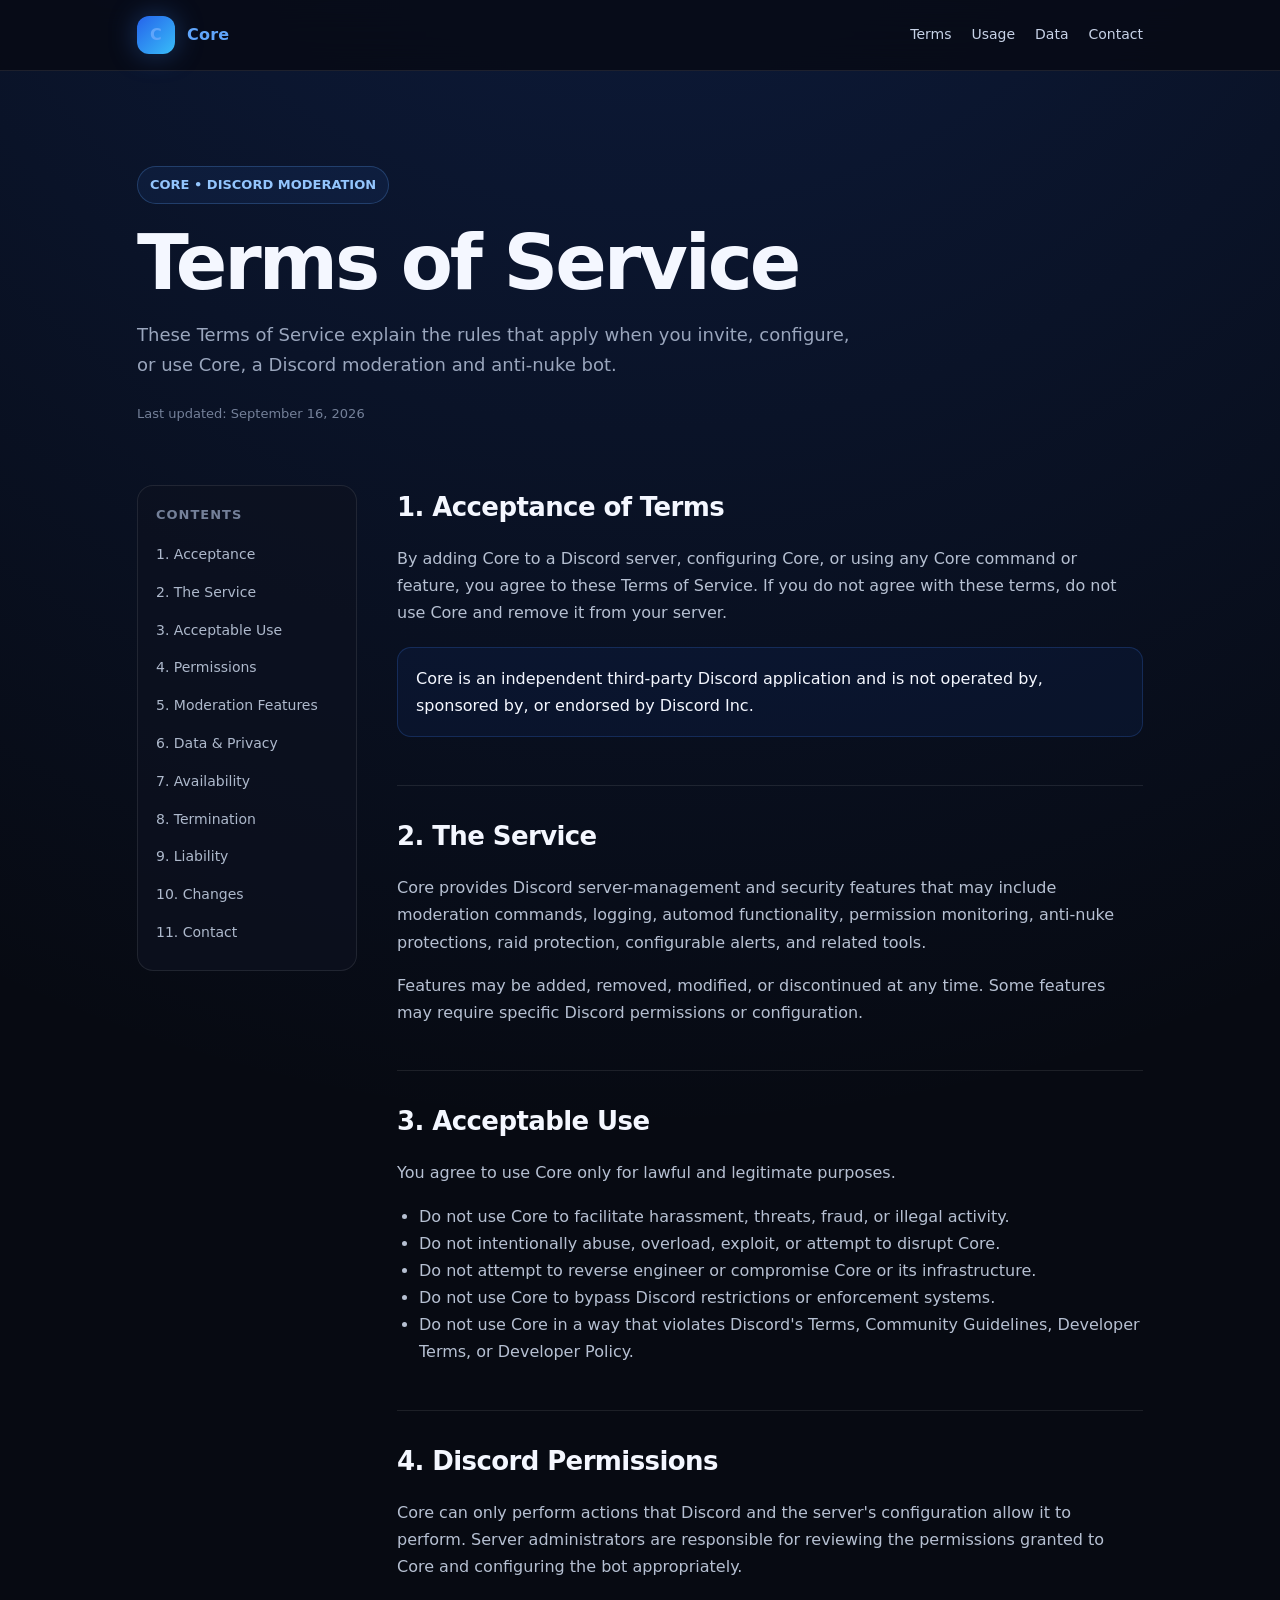
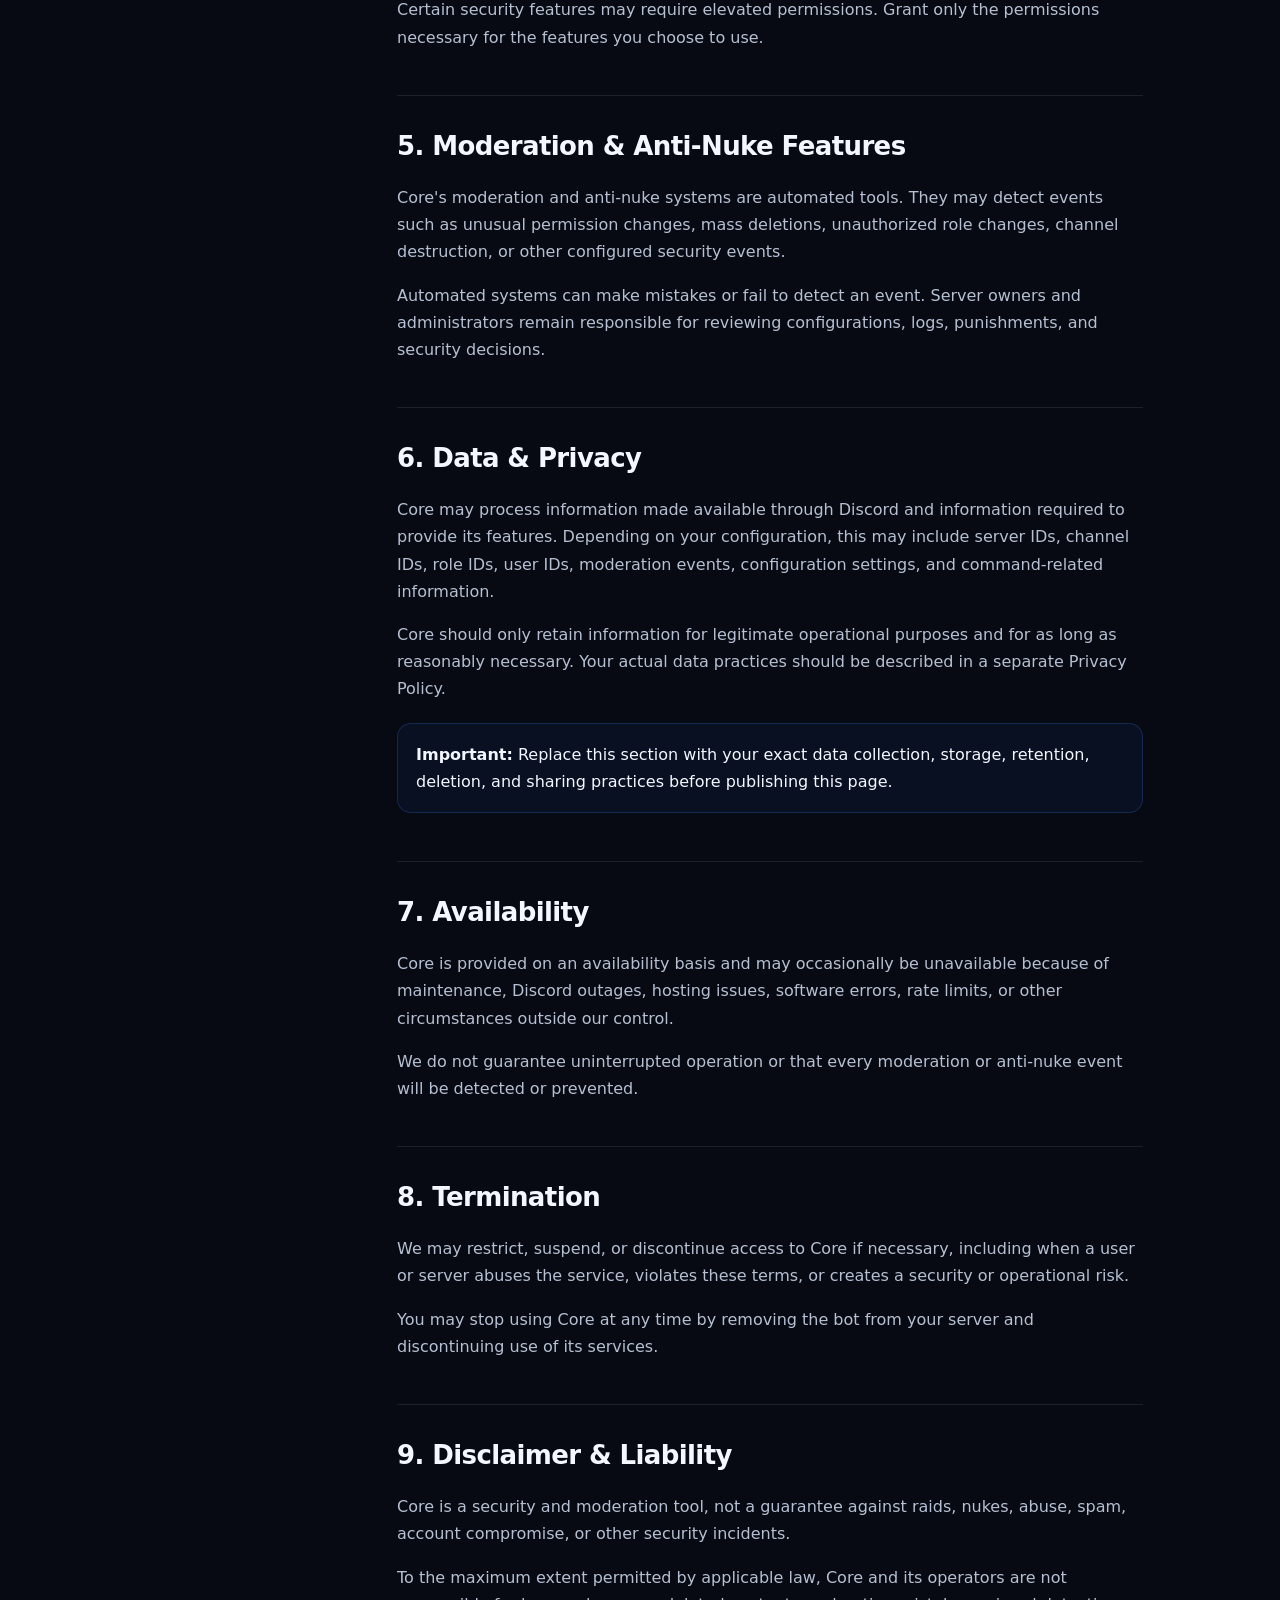
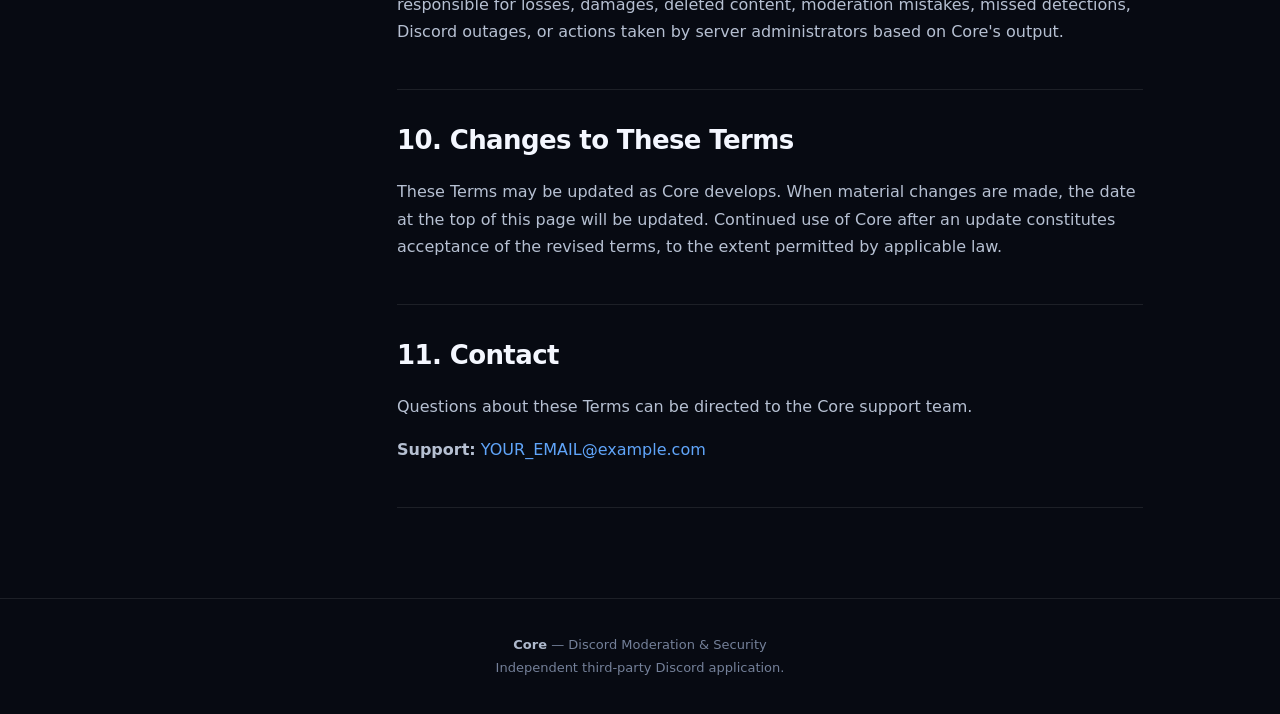
==== index.html @ 33ba5417 "Add files via upload" ====
<!DOCTYPE html>
<html lang="en">
<head>
  <meta charset="UTF-8">
  <meta name="viewport" content="width=device-width, initial-scale=1.0">
  <title>Core — Terms of Service</title>
  <meta name="description" content="Terms of Service for Core, a Discord moderation and anti-nuke bot.">
  <style>
    :root{
      --bg:#070a12;
      --panel:#0d1220;
      --panel2:#101729;
      --text:#f4f7ff;
      --muted:#9aa6bd;
      --blue:#3b82f6;
      --blue2:#60a5fa;
      --line:rgba(255,255,255,.09);
      --max:1050px;
    }
    *{box-sizing:border-box}
    html{scroll-behavior:smooth}
    body{
      margin:0;
      font-family:Inter,ui-sans-serif,system-ui,-apple-system,BlinkMacSystemFont,"Segoe UI",sans-serif;
      color:var(--text);
      background:
        radial-gradient(circle at 50% -10%,rgba(37,99,235,.22),transparent 35%),
        var(--bg);
      line-height:1.7;
    }
    a{color:var(--blue2);text-decoration:none}
    a:hover{text-decoration:underline}
    .nav{
      position:sticky;top:0;z-index:10;
      backdrop-filter:blur(18px);
      background:rgba(7,10,18,.78);
      border-bottom:1px solid var(--line);
    }
    .nav-inner{
      max-width:var(--max);margin:auto;padding:16px 22px;
      display:flex;align-items:center;justify-content:space-between;gap:20px;
    }
    .brand{display:flex;align-items:center;gap:12px;font-weight:800;letter-spacing:.2px}
    .brand-icon{
      width:38px;height:38px;border-radius:12px;
      display:grid;place-items:center;
      background:linear-gradient(135deg,#2563eb,#38bdf8);
      box-shadow:0 0 28px rgba(59,130,246,.35);
      font-weight:900;
    }
    .nav-links{display:flex;gap:20px;font-size:14px}
    .nav-links a{color:#c7d2e7}
    .hero{max-width:var(--max);margin:auto;padding:95px 22px 60px}
    .eyebrow{
      display:inline-flex;padding:7px 12px;border:1px solid rgba(96,165,250,.25);
      border-radius:999px;background:rgba(59,130,246,.08);color:#93c5fd;
      font-size:13px;font-weight:700;
    }
    h1{font-size:clamp(42px,7vw,76px);line-height:1.02;margin:20px 0 18px;letter-spacing:-3px}
    .hero p{max-width:720px;color:var(--muted);font-size:18px}
    .updated{font-size:13px;color:#748099;margin-top:22px}
    .layout{
      max-width:var(--max);margin:auto;padding:0 22px 90px;
      display:grid;grid-template-columns:220px 1fr;gap:40px;
    }
    .toc{
      position:sticky;top:88px;align-self:start;padding:18px;
      border:1px solid var(--line);border-radius:16px;background:rgba(13,18,32,.7);
    }
    .toc strong{display:block;margin-bottom:10px;font-size:13px;text-transform:uppercase;letter-spacing:1px;color:#748099}
    .toc a{display:block;padding:7px 0;color:#aeb9cc;font-size:14px}
    .content section{
      padding:28px 0;border-bottom:1px solid var(--line);
      scroll-margin-top:90px;
    }
    .content section:first-child{padding-top:0}
    h2{font-size:26px;margin:0 0 12px;letter-spacing:-.6px}
    h3{font-size:18px;margin:22px 0 8px}
    p,li{color:#b6c0d2}
    ul{padding-left:22px}
    .callout{
      margin:20px 0;padding:17px 18px;border-radius:14px;
      border:1px solid rgba(59,130,246,.22);
      background:rgba(37,99,235,.07);
    }
    .footer{
      border-top:1px solid var(--line);padding:35px 22px;
      color:#748099;text-align:center;font-size:13px;
    }
    .footer strong{color:#aeb9cc}
    @media(max-width:760px){
      .nav-links{display:none}
      .layout{grid-template-columns:1fr}
      .toc{position:relative;top:auto}
      h1{letter-spacing:-2px}
    }
  </style>
</head>
<body>
  <nav class="nav">
    <div class="nav-inner">
      <a class="brand" href="#">
        <span class="brand-icon">C</span>
        <span>Core</span>
      </a>
      <div class="nav-links">
        <a href="#acceptance">Terms</a>
        <a href="#usage">Usage</a>
        <a href="#data">Data</a>
        <a href="#contact">Contact</a>
      </div>
    </div>
  </nav>

  <header class="hero">
    <span class="eyebrow">CORE • DISCORD MODERATION</span>
    <h1>Terms of Service</h1>
    <p>
      These Terms of Service explain the rules that apply when you invite, configure,
      or use Core, a Discord moderation and anti-nuke bot.
    </p>
    <div class="updated">Last updated: September 16, 2026</div>
  </header>

  <main class="layout">
    <aside class="toc">
      <strong>Contents</strong>
      <a href="#acceptance">1. Acceptance</a>
      <a href="#service">2. The Service</a>
      <a href="#usage">3. Acceptable Use</a>
      <a href="#permissions">4. Permissions</a>
      <a href="#moderation">5. Moderation Features</a>
      <a href="#data">6. Data & Privacy</a>
      <a href="#availability">7. Availability</a>
      <a href="#termination">8. Termination</a>
      <a href="#liability">9. Liability</a>
      <a href="#changes">10. Changes</a>
      <a href="#contact">11. Contact</a>
    </aside>

    <article class="content">
      <section id="acceptance">
        <h2>1. Acceptance of Terms</h2>
        <p>
          By adding Core to a Discord server, configuring Core, or using any Core
          command or feature, you agree to these Terms of Service. If you do not
          agree with these terms, do not use Core and remove it from your server.
        </p>
        <div class="callout">
          Core is an independent third-party Discord application and is not operated
          by, sponsored by, or endorsed by Discord Inc.
        </div>
      </section>

      <section id="service">
        <h2>2. The Service</h2>
        <p>
          Core provides Discord server-management and security features that may
          include moderation commands, logging, automod functionality, permission
          monitoring, anti-nuke protections, raid protection, configurable alerts,
          and related tools.
        </p>
        <p>
          Features may be added, removed, modified, or discontinued at any time.
          Some features may require specific Discord permissions or configuration.
        </p>
      </section>

      <section id="usage">
        <h2>3. Acceptable Use</h2>
        <p>You agree to use Core only for lawful and legitimate purposes.</p>
        <ul>
          <li>Do not use Core to facilitate harassment, threats, fraud, or illegal activity.</li>
          <li>Do not intentionally abuse, overload, exploit, or attempt to disrupt Core.</li>
          <li>Do not attempt to reverse engineer or compromise Core or its infrastructure.</li>
          <li>Do not use Core to bypass Discord restrictions or enforcement systems.</li>
          <li>Do not use Core in a way that violates Discord's Terms, Community Guidelines, Developer Terms, or Developer Policy.</li>
        </ul>
      </section>

      <section id="permissions">
        <h2>4. Discord Permissions</h2>
        <p>
          Core can only perform actions that Discord and the server's configuration
          allow it to perform. Server administrators are responsible for reviewing
          the permissions granted to Core and configuring the bot appropriately.
        </p>
        <p>
          Certain security features may require elevated permissions. Grant only
          the permissions necessary for the features you choose to use.
        </p>
      </section>

      <section id="moderation">
        <h2>5. Moderation & Anti-Nuke Features</h2>
        <p>
          Core's moderation and anti-nuke systems are automated tools. They may
          detect events such as unusual permission changes, mass deletions,
          unauthorized role changes, channel destruction, or other configured
          security events.
        </p>
        <p>
          Automated systems can make mistakes or fail to detect an event. Server
          owners and administrators remain responsible for reviewing configurations,
          logs, punishments, and security decisions.
        </p>
      </section>

      <section id="data">
        <h2>6. Data & Privacy</h2>
        <p>
          Core may process information made available through Discord and information
          required to provide its features. Depending on your configuration, this
          may include server IDs, channel IDs, role IDs, user IDs, moderation events,
          configuration settings, and command-related information.
        </p>
        <p>
          Core should only retain information for legitimate operational purposes
          and for as long as reasonably necessary. Your actual data practices should
          be described in a separate Privacy Policy.
        </p>
        <div class="callout">
          <strong>Important:</strong> Replace this section with your exact data
          collection, storage, retention, deletion, and sharing practices before
          publishing this page.
        </div>
      </section>

      <section id="availability">
        <h2>7. Availability</h2>
        <p>
          Core is provided on an availability basis and may occasionally be
          unavailable because of maintenance, Discord outages, hosting issues,
          software errors, rate limits, or other circumstances outside our control.
        </p>
        <p>
          We do not guarantee uninterrupted operation or that every moderation or
          anti-nuke event will be detected or prevented.
        </p>
      </section>

      <section id="termination">
        <h2>8. Termination</h2>
        <p>
          We may restrict, suspend, or discontinue access to Core if necessary,
          including when a user or server abuses the service, violates these terms,
          or creates a security or operational risk.
        </p>
        <p>
          You may stop using Core at any time by removing the bot from your server
          and discontinuing use of its services.
        </p>
      </section>

      <section id="liability">
        <h2>9. Disclaimer & Liability</h2>
        <p>
          Core is a security and moderation tool, not a guarantee against raids,
          nukes, abuse, spam, account compromise, or other security incidents.
        </p>
        <p>
          To the maximum extent permitted by applicable law, Core and its operators
          are not responsible for losses, damages, deleted content, moderation
          mistakes, missed detections, Discord outages, or actions taken by server
          administrators based on Core's output.
        </p>
      </section>

      <section id="changes">
        <h2>10. Changes to These Terms</h2>
        <p>
          These Terms may be updated as Core develops. When material changes are
          made, the date at the top of this page will be updated. Continued use of
          Core after an update constitutes acceptance of the revised terms, to the
          extent permitted by applicable law.
        </p>
      </section>

      <section id="contact">
        <h2>11. Contact</h2>
        <p>
          Questions about these Terms can be directed to the Core support team.
        </p>
        <p>
          <strong>Support:</strong> <a href="mailto:YOUR_EMAIL@example.com">YOUR_EMAIL@example.com</a>
        </p>
      </section>
    </article>
  </main>

  <footer class="footer">
    <strong>Core</strong> — Discord Moderation & Security<br>
    Independent third-party Discord application.
  </footer>
</body>
</html>
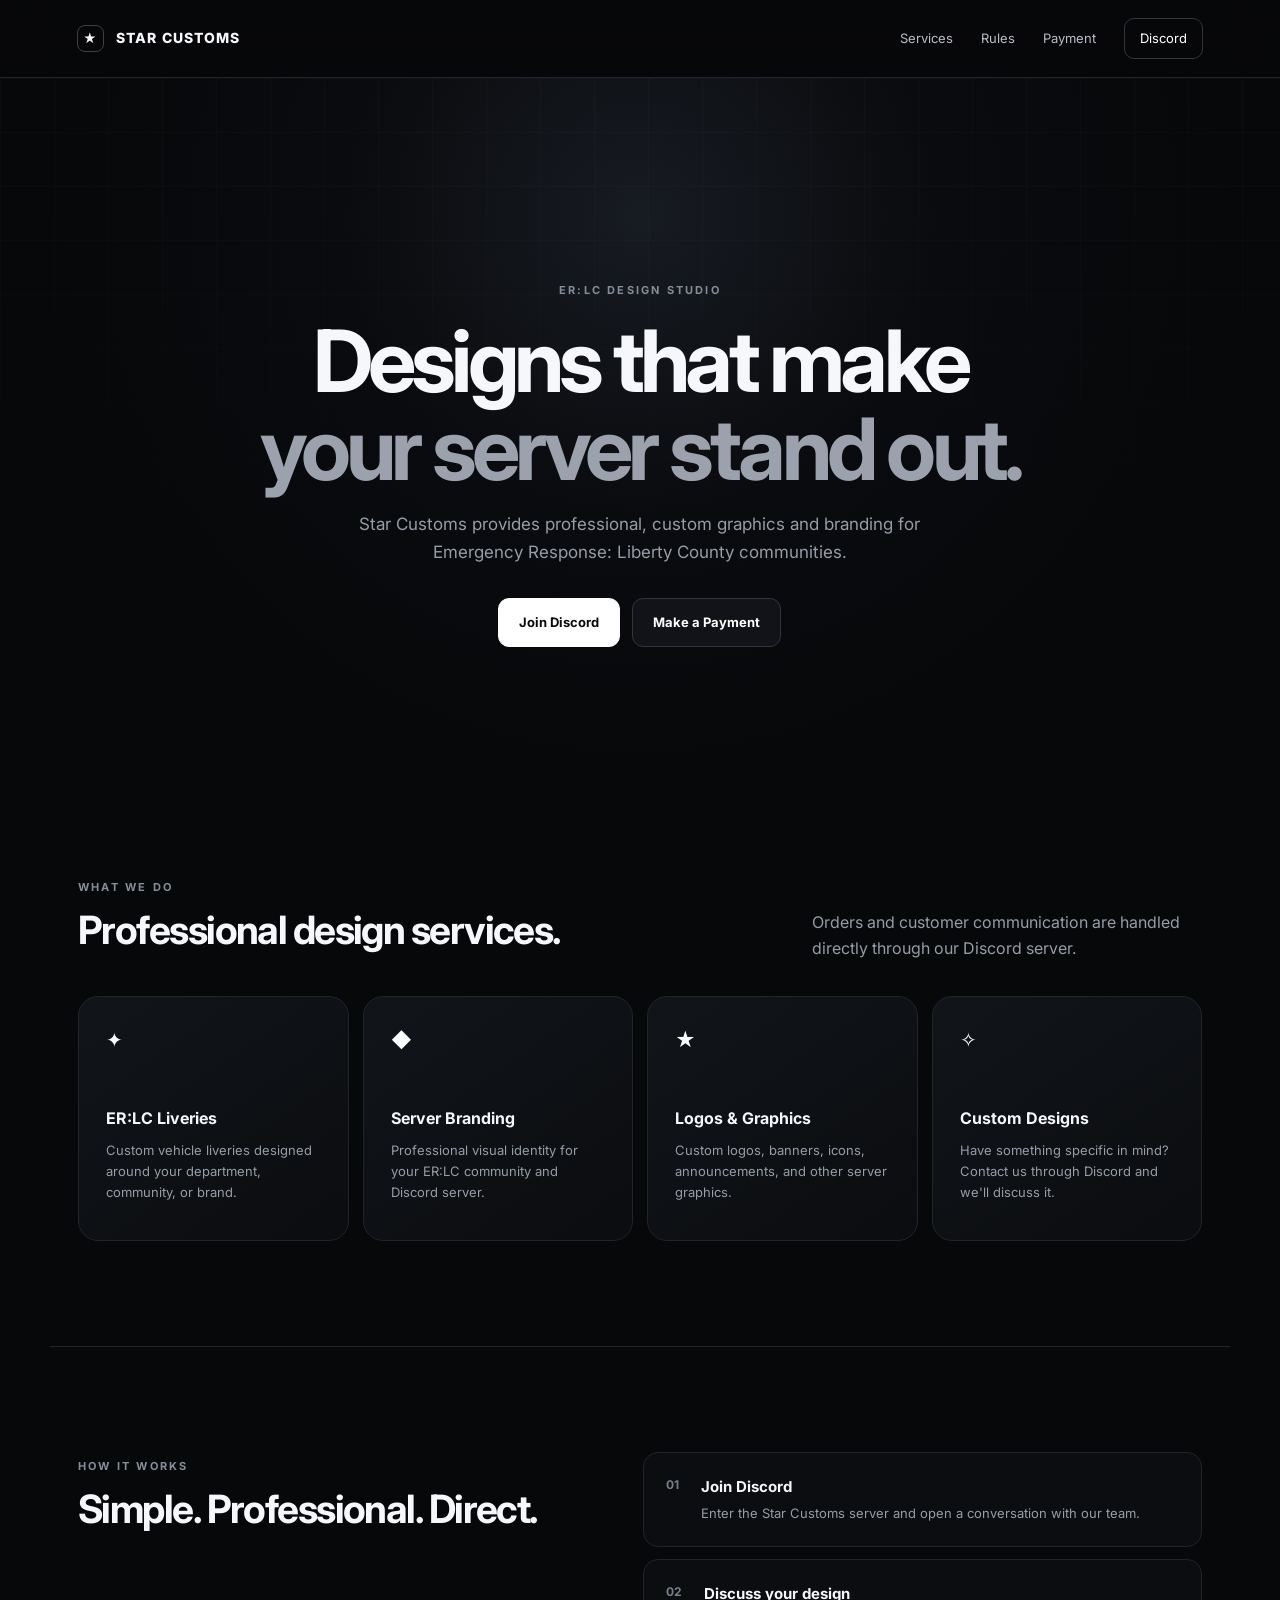
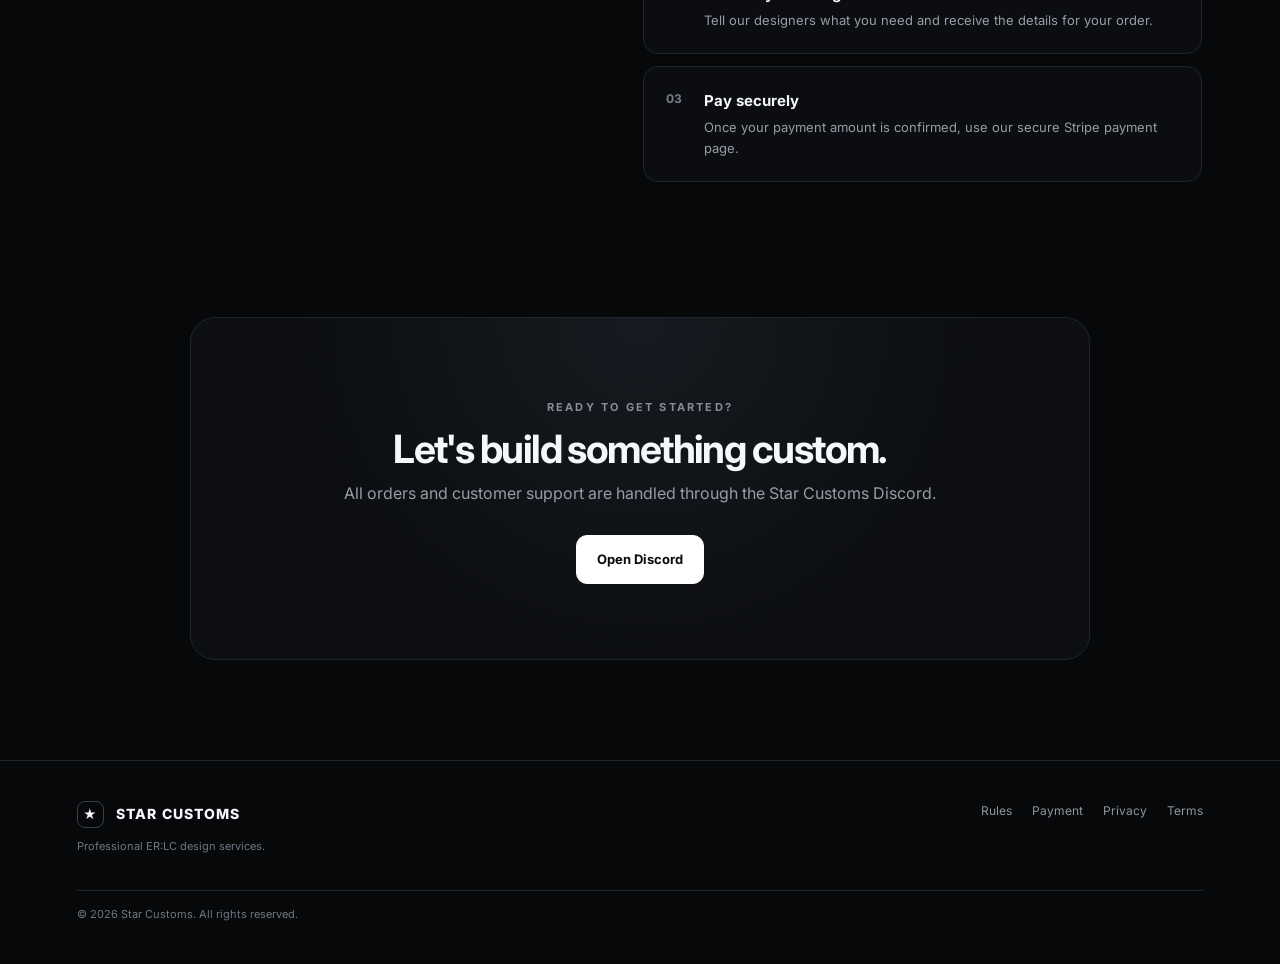
==== commit d336583e: "Add files via upload" ====
--- a/index.html
+++ b/index.html
@@ -3,294 +3,75 @@
 <head>
   <meta charset="UTF-8">
   <meta name="viewport" content="width=device-width, initial-scale=1.0">
-  <title>Core — Terms of Service</title>
-  <meta name="description" content="Terms of Service for Core, a Discord moderation and anti-nuke bot.">
-  <style>
-    :root{
-      --bg:#070a12;
-      --panel:#0d1220;
-      --panel2:#101729;
-      --text:#f4f7ff;
-      --muted:#9aa6bd;
-      --blue:#3b82f6;
-      --blue2:#60a5fa;
-      --line:rgba(255,255,255,.09);
-      --max:1050px;
-    }
-    *{box-sizing:border-box}
-    html{scroll-behavior:smooth}
-    body{
-      margin:0;
-      font-family:Inter,ui-sans-serif,system-ui,-apple-system,BlinkMacSystemFont,"Segoe UI",sans-serif;
-      color:var(--text);
-      background:
-        radial-gradient(circle at 50% -10%,rgba(37,99,235,.22),transparent 35%),
-        var(--bg);
-      line-height:1.7;
-    }
-    a{color:var(--blue2);text-decoration:none}
-    a:hover{text-decoration:underline}
-    .nav{
-      position:sticky;top:0;z-index:10;
-      backdrop-filter:blur(18px);
-      background:rgba(7,10,18,.78);
-      border-bottom:1px solid var(--line);
-    }
-    .nav-inner{
-      max-width:var(--max);margin:auto;padding:16px 22px;
-      display:flex;align-items:center;justify-content:space-between;gap:20px;
-    }
-    .brand{display:flex;align-items:center;gap:12px;font-weight:800;letter-spacing:.2px}
-    .brand-icon{
-      width:38px;height:38px;border-radius:12px;
-      display:grid;place-items:center;
-      background:linear-gradient(135deg,#2563eb,#38bdf8);
-      box-shadow:0 0 28px rgba(59,130,246,.35);
-      font-weight:900;
-    }
-    .nav-links{display:flex;gap:20px;font-size:14px}
-    .nav-links a{color:#c7d2e7}
-    .hero{max-width:var(--max);margin:auto;padding:95px 22px 60px}
-    .eyebrow{
-      display:inline-flex;padding:7px 12px;border:1px solid rgba(96,165,250,.25);
-      border-radius:999px;background:rgba(59,130,246,.08);color:#93c5fd;
-      font-size:13px;font-weight:700;
-    }
-    h1{font-size:clamp(42px,7vw,76px);line-height:1.02;margin:20px 0 18px;letter-spacing:-3px}
-    .hero p{max-width:720px;color:var(--muted);font-size:18px}
-    .updated{font-size:13px;color:#748099;margin-top:22px}
-    .layout{
-      max-width:var(--max);margin:auto;padding:0 22px 90px;
-      display:grid;grid-template-columns:220px 1fr;gap:40px;
-    }
-    .toc{
-      position:sticky;top:88px;align-self:start;padding:18px;
-      border:1px solid var(--line);border-radius:16px;background:rgba(13,18,32,.7);
-    }
-    .toc strong{display:block;margin-bottom:10px;font-size:13px;text-transform:uppercase;letter-spacing:1px;color:#748099}
-    .toc a{display:block;padding:7px 0;color:#aeb9cc;font-size:14px}
-    .content section{
-      padding:28px 0;border-bottom:1px solid var(--line);
-      scroll-margin-top:90px;
-    }
-    .content section:first-child{padding-top:0}
-    h2{font-size:26px;margin:0 0 12px;letter-spacing:-.6px}
-    h3{font-size:18px;margin:22px 0 8px}
-    p,li{color:#b6c0d2}
-    ul{padding-left:22px}
-    .callout{
-      margin:20px 0;padding:17px 18px;border-radius:14px;
-      border:1px solid rgba(59,130,246,.22);
-      background:rgba(37,99,235,.07);
-    }
-    .footer{
-      border-top:1px solid var(--line);padding:35px 22px;
-      color:#748099;text-align:center;font-size:13px;
-    }
-    .footer strong{color:#aeb9cc}
-    @media(max-width:760px){
-      .nav-links{display:none}
-      .layout{grid-template-columns:1fr}
-      .toc{position:relative;top:auto}
-      h1{letter-spacing:-2px}
-    }
-  </style>
+  <title>Star Customs | ER:LC Designs</title>
+  <meta name="description" content="Star Customs — professional ER:LC design services. Orders and support are handled through Discord.">
+  <link rel="stylesheet" href="styles.css">
 </head>
 <body>
-  <nav class="nav">
-    <div class="nav-inner">
-      <a class="brand" href="#">
-        <span class="brand-icon">C</span>
-        <span>Core</span>
-      </a>
-      <div class="nav-links">
-        <a href="#acceptance">Terms</a>
-        <a href="#usage">Usage</a>
-        <a href="#data">Data</a>
-        <a href="#contact">Contact</a>
-      </div>
-    </div>
-  </nav>
-
-  <header class="hero">
-    <span class="eyebrow">CORE • DISCORD MODERATION</span>
-    <h1>Terms of Service</h1>
-    <p>
-      These Terms of Service explain the rules that apply when you invite, configure,
-      or use Core, a Discord moderation and anti-nuke bot.
-    </p>
-    <div class="updated">Last updated: September 16, 2026</div>
+  <header class="nav">
+    <a class="brand" href="index.html"><span class="star">★</span> STAR CUSTOMS</a>
+    <nav>
+      <a href="#services">Services</a>
+      <a href="rules.html">Rules</a>
+      <a href="payment.html">Payment</a>
+      <a class="nav-discord" href="https://discord.com/" target="_blank" rel="noopener">Discord</a>
+    </nav>
   </header>
 
-  <main class="layout">
-    <aside class="toc">
-      <strong>Contents</strong>
-      <a href="#acceptance">1. Acceptance</a>
-      <a href="#service">2. The Service</a>
-      <a href="#usage">3. Acceptable Use</a>
-      <a href="#permissions">4. Permissions</a>
-      <a href="#moderation">5. Moderation Features</a>
-      <a href="#data">6. Data & Privacy</a>
-      <a href="#availability">7. Availability</a>
-      <a href="#termination">8. Termination</a>
-      <a href="#liability">9. Liability</a>
-      <a href="#changes">10. Changes</a>
-      <a href="#contact">11. Contact</a>
-    </aside>
+  <main>
+    <section class="hero">
+      <div class="hero-glow"></div>
+      <div class="hero-content">
+        <div class="eyebrow">ER:LC DESIGN STUDIO</div>
+        <h1>Designs that make<br><span>your server stand out.</span></h1>
+        <p>Star Customs provides professional, custom graphics and branding for Emergency Response: Liberty County communities.</p>
+        <div class="hero-actions">
+          <a class="btn primary" href="https://discord.com/" target="_blank" rel="noopener">Join Discord</a>
+          <a class="btn secondary" href="payment.html">Make a Payment</a>
+        </div>
+      </div>
+    </section>
 
-    <article class="content">
-      <section id="acceptance">
-        <h2>1. Acceptance of Terms</h2>
-        <p>
-          By adding Core to a Discord server, configuring Core, or using any Core
-          command or feature, you agree to these Terms of Service. If you do not
-          agree with these terms, do not use Core and remove it from your server.
-        </p>
-        <div class="callout">
-          Core is an independent third-party Discord application and is not operated
-          by, sponsored by, or endorsed by Discord Inc.
+    <section id="services" class="section">
+      <div class="section-heading">
+        <div>
+          <span class="eyebrow">WHAT WE DO</span>
+          <h2>Professional design services.</h2>
         </div>
-      </section>
+        <p>Orders and customer communication are handled directly through our Discord server.</p>
+      </div>
+      <div class="cards">
+        <article class="card"><div class="icon">✦</div><h3>ER:LC Liveries</h3><p>Custom vehicle liveries designed around your department, community, or brand.</p></article>
+        <article class="card"><div class="icon">◆</div><h3>Server Branding</h3><p>Professional visual identity for your ER:LC community and Discord server.</p></article>
+        <article class="card"><div class="icon">★</div><h3>Logos & Graphics</h3><p>Custom logos, banners, icons, announcements, and other server graphics.</p></article>
+        <article class="card"><div class="icon">✧</div><h3>Custom Designs</h3><p>Have something specific in mind? Contact us through Discord and we'll discuss it.</p></article>
+      </div>
+    </section>
 
-      <section id="service">
-        <h2>2. The Service</h2>
-        <p>
-          Core provides Discord server-management and security features that may
-          include moderation commands, logging, automod functionality, permission
-          monitoring, anti-nuke protections, raid protection, configurable alerts,
-          and related tools.
-        </p>
-        <p>
-          Features may be added, removed, modified, or discontinued at any time.
-          Some features may require specific Discord permissions or configuration.
-        </p>
-      </section>
+    <section class="split">
+      <div>
+        <span class="eyebrow">HOW IT WORKS</span>
+        <h2>Simple. Professional. Direct.</h2>
+      </div>
+      <div class="steps">
+        <div class="step"><b>01</b><div><h3>Join Discord</h3><p>Enter the Star Customs server and open a conversation with our team.</p></div></div>
+        <div class="step"><b>02</b><div><h3>Discuss your design</h3><p>Tell our designers what you need and receive the details for your order.</p></div></div>
+        <div class="step"><b>03</b><div><h3>Pay securely</h3><p>Once your payment amount is confirmed, use our secure Stripe payment page.</p></div></div>
+      </div>
+    </section>
 
-      <section id="usage">
-        <h2>3. Acceptable Use</h2>
-        <p>You agree to use Core only for lawful and legitimate purposes.</p>
-        <ul>
-          <li>Do not use Core to facilitate harassment, threats, fraud, or illegal activity.</li>
-          <li>Do not intentionally abuse, overload, exploit, or attempt to disrupt Core.</li>
-          <li>Do not attempt to reverse engineer or compromise Core or its infrastructure.</li>
-          <li>Do not use Core to bypass Discord restrictions or enforcement systems.</li>
-          <li>Do not use Core in a way that violates Discord's Terms, Community Guidelines, Developer Terms, or Developer Policy.</li>
-        </ul>
-      </section>
-
-      <section id="permissions">
-        <h2>4. Discord Permissions</h2>
-        <p>
-          Core can only perform actions that Discord and the server's configuration
-          allow it to perform. Server administrators are responsible for reviewing
-          the permissions granted to Core and configuring the bot appropriately.
-        </p>
-        <p>
-          Certain security features may require elevated permissions. Grant only
-          the permissions necessary for the features you choose to use.
-        </p>
-      </section>
-
-      <section id="moderation">
-        <h2>5. Moderation & Anti-Nuke Features</h2>
-        <p>
-          Core's moderation and anti-nuke systems are automated tools. They may
-          detect events such as unusual permission changes, mass deletions,
-          unauthorized role changes, channel destruction, or other configured
-          security events.
-        </p>
-        <p>
-          Automated systems can make mistakes or fail to detect an event. Server
-          owners and administrators remain responsible for reviewing configurations,
-          logs, punishments, and security decisions.
-        </p>
-      </section>
-
-      <section id="data">
-        <h2>6. Data & Privacy</h2>
-        <p>
-          Core may process information made available through Discord and information
-          required to provide its features. Depending on your configuration, this
-          may include server IDs, channel IDs, role IDs, user IDs, moderation events,
-          configuration settings, and command-related information.
-        </p>
-        <p>
-          Core should only retain information for legitimate operational purposes
-          and for as long as reasonably necessary. Your actual data practices should
-          be described in a separate Privacy Policy.
-        </p>
-        <div class="callout">
-          <strong>Important:</strong> Replace this section with your exact data
-          collection, storage, retention, deletion, and sharing practices before
-          publishing this page.
-        </div>
-      </section>
-
-      <section id="availability">
-        <h2>7. Availability</h2>
-        <p>
-          Core is provided on an availability basis and may occasionally be
-          unavailable because of maintenance, Discord outages, hosting issues,
-          software errors, rate limits, or other circumstances outside our control.
-        </p>
-        <p>
-          We do not guarantee uninterrupted operation or that every moderation or
-          anti-nuke event will be detected or prevented.
-        </p>
-      </section>
-
-      <section id="termination">
-        <h2>8. Termination</h2>
-        <p>
-          We may restrict, suspend, or discontinue access to Core if necessary,
-          including when a user or server abuses the service, violates these terms,
-          or creates a security or operational risk.
-        </p>
-        <p>
-          You may stop using Core at any time by removing the bot from your server
-          and discontinuing use of its services.
-        </p>
-      </section>
-
-      <section id="liability">
-        <h2>9. Disclaimer & Liability</h2>
-        <p>
-          Core is a security and moderation tool, not a guarantee against raids,
-          nukes, abuse, spam, account compromise, or other security incidents.
-        </p>
-        <p>
-          To the maximum extent permitted by applicable law, Core and its operators
-          are not responsible for losses, damages, deleted content, moderation
-          mistakes, missed detections, Discord outages, or actions taken by server
-          administrators based on Core's output.
-        </p>
-      </section>
-
-      <section id="changes">
-        <h2>10. Changes to These Terms</h2>
-        <p>
-          These Terms may be updated as Core develops. When material changes are
-          made, the date at the top of this page will be updated. Continued use of
-          Core after an update constitutes acceptance of the revised terms, to the
-          extent permitted by applicable law.
-        </p>
-      </section>
-
-      <section id="contact">
-        <h2>11. Contact</h2>
-        <p>
-          Questions about these Terms can be directed to the Core support team.
-        </p>
-        <p>
-          <strong>Support:</strong> <a href="mailto:YOUR_EMAIL@example.com">YOUR_EMAIL@example.com</a>
-        </p>
-      </section>
-    </article>
+    <section class="cta">
+      <span class="eyebrow">READY TO GET STARTED?</span>
+      <h2>Let's build something custom.</h2>
+      <p>All orders and customer support are handled through the Star Customs Discord.</p>
+      <a class="btn primary" href="https://discord.com/" target="_blank" rel="noopener">Open Discord</a>
+    </section>
   </main>
 
-  <footer class="footer">
-    <strong>Core</strong> — Discord Moderation & Security<br>
-    Independent third-party Discord application.
+  <footer>
+    <div><a class="brand" href="index.html"><span class="star">★</span> STAR CUSTOMS</a><p>Professional ER:LC design services.</p></div>
+    <div class="footer-links"><a href="rules.html">Rules</a><a href="payment.html">Payment</a><a href="privacy.html">Privacy</a><a href="terms.html">Terms</a></div>
+    <p class="copyright">© 2026 Star Customs. All rights reserved.</p>
   </footer>
 </body>
-</html>
+</html>
--- a/styles.css
+++ b/styles.css
@@ -0,0 +1,3 @@
+@import url('https://fonts.googleapis.com/css2?family=Inter:wght@400;500;600;700;800&display=swap');
+:root{--bg:#07080a;--panel:#0d0f12;--panel2:#111419;--text:#f5f7fa;--muted:#969da8;--line:#20242b;--accent:#ffffff;--radius:20px}
+*{box-sizing:border-box}html{scroll-behavior:smooth}body{margin:0;background:var(--bg);color:var(--text);font-family:Inter,Arial,sans-serif;line-height:1.6}a{color:inherit;text-decoration:none}.nav{height:78px;border-bottom:1px solid var(--line);display:flex;align-items:center;justify-content:space-between;padding:0 6%;position:sticky;top:0;background:rgba(7,8,10,.86);backdrop-filter:blur(18px);z-index:20}.brand{font-weight:800;letter-spacing:.08em;font-size:14px}.star{display:inline-grid;place-items:center;width:27px;height:27px;margin-right:8px;border:1px solid #3a3f48;border-radius:8px;font-size:13px}.nav nav{display:flex;align-items:center;gap:28px;font-size:13px;color:#b9bec7}.nav nav a:hover,.nav nav .active{color:#fff}.nav-discord{border:1px solid #30353e;padding:9px 15px;border-radius:10px;color:#fff!important}.hero{min-height:690px;display:grid;place-items:center;text-align:center;padding:80px 7%;position:relative;overflow:hidden;background:radial-gradient(circle at 50% 20%,#171b22 0,#0a0b0e 35%,#07080a 70%)}.hero:before{content:"";position:absolute;inset:0;background-image:linear-gradient(rgba(255,255,255,.025) 1px,transparent 1px),linear-gradient(90deg,rgba(255,255,255,.025) 1px,transparent 1px);background-size:54px 54px;mask-image:linear-gradient(to bottom,black,transparent 80%)}.hero-content{max-width:900px;position:relative}.eyebrow{font-size:11px;letter-spacing:.2em;font-weight:700;color:#858d99}.hero h1{font-size:clamp(45px,7vw,86px);line-height:1.02;letter-spacing:-.055em;margin:18px 0}.hero h1 span{color:#9ba2ad}.hero p{max-width:640px;margin:0 auto;color:var(--muted);font-size:17px}.hero-actions{display:flex;justify-content:center;gap:12px;margin-top:32px}.btn{display:inline-flex;align-items:center;justify-content:center;padding:13px 20px;border-radius:11px;font-size:13px;font-weight:700;border:1px solid #30353e;transition:.2s}.btn:hover{transform:translateY(-2px)}.btn.primary{background:#fff;color:#090a0c;border-color:#fff}.btn.secondary{background:#111318;color:#fff}.btn.large{padding:16px 28px;font-size:14px}.section,.split,.page{max-width:1180px;margin:auto;padding:105px 28px}.section-heading{display:flex;justify-content:space-between;gap:50px;align-items:end;margin-bottom:35px}.section-heading h2,.split h2,.cta h2{font-size:39px;line-height:1.1;letter-spacing:-.04em;margin:10px 0}.section-heading>p{max-width:390px;color:var(--muted);margin:0}.cards{display:grid;grid-template-columns:repeat(4,1fr);gap:14px}.card,.rule-card,.legal-card,.payment-box{background:linear-gradient(145deg,#111419,#0b0d10);border:1px solid var(--line);border-radius:var(--radius);padding:27px}.card{min-height:245px}.icon{font-size:20px;margin-bottom:50px;color:#fff}.card h3{font-size:16px;margin:0 0 8px}.card p{font-size:13px;color:var(--muted);margin:0}.split{border-top:1px solid var(--line);display:grid;grid-template-columns:1fr 1.2fr;gap:100px}.steps{display:grid;gap:12px}.step{display:flex;gap:22px;padding:22px;border:1px solid var(--line);border-radius:15px;background:#0b0d10}.step b{color:#777f8b;font-size:12px}.step h3{font-size:15px;margin:0}.step p{font-size:13px;color:var(--muted);margin:4px 0 0}.cta{text-align:center;margin:30px auto 100px;max-width:900px;padding:75px 30px;border:1px solid var(--line);border-radius:25px;background:radial-gradient(circle at 50% 0,#171a20,#0c0e11 60%)}.cta p{color:var(--muted);margin:0 auto 28px}.page{padding-top:90px;min-height:700px}.page-title{margin-bottom:45px;max-width:780px}.page-title h1{font-size:clamp(42px,6vw,66px);letter-spacing:-.05em;line-height:1.05;margin:12px 0}.page-title p{color:var(--muted)}.rule-grid{display:grid;grid-template-columns:1fr 1fr;gap:16px}.rule-card>span{font-size:11px;color:#707782;letter-spacing:.12em}.rule-card h2{margin:7px 0 20px;font-size:22px}.rule-card ul{padding-left:19px;margin:0}.rule-card li{margin:10px 0;color:#b2b8c1;font-size:13px}.notice{margin-top:16px;border:1px solid var(--line);border-radius:16px;padding:22px;background:#0b0d10}.notice strong{font-size:14px}.notice p{margin:6px 0 0;color:var(--muted);font-size:13px}.payment-page{max-width:900px;text-align:center}.payment-box{padding:60px 30px}.payment-mark{margin:auto auto 20px;width:60px;height:60px;display:grid;place-items:center;border:1px solid #363b45;border-radius:18px;font-size:23px}.payment-box h2{font-size:31px;margin:0 0 8px}.payment-box>p{max-width:560px;margin:0 auto 28px;color:var(--muted);font-size:14px}.secure{margin-top:22px;color:#7f8792;font-size:11px}.payment-note{max-width:620px;margin:28px auto 0;padding:15px;border:1px solid var(--line);border-radius:12px;color:#9299a4;font-size:12px;text-align:left}.payment-note strong{color:#d8dce2}.legal-card{max-width:900px}.legal-card h2{font-size:19px;margin:28px 0 7px}.legal-card h2:first-child{margin-top:0}.legal-card p{font-size:13px;color:#a6adb7;margin:0}.footer-links{display:flex;gap:20px;font-size:12px;color:#8f96a0}footer{border-top:1px solid var(--line);padding:40px 6%;display:grid;grid-template-columns:1fr auto;gap:20px}footer p{font-size:11px;color:#707782;margin:10px 0 0}.copyright{grid-column:1/-1;padding-top:15px;border-top:1px solid var(--line);margin-top:15px!important}@media(max-width:850px){.nav{padding:0 20px}.nav nav a:not(.nav-discord){display:none}.cards{grid-template-columns:1fr 1fr}.section-heading,.split{display:block}.section-heading>p{margin-top:15px}.split{padding-top:70px;padding-bottom:70px}.steps{margin-top:35px}.rule-grid{grid-template-columns:1fr}footer{display:block}.footer-links{margin-top:25px;flex-wrap:wrap}.copyright{margin-top:25px!important}}@media(max-width:550px){.hero{min-height:610px;padding:60px 20px}.hero h1{font-size:45px}.hero p{font-size:14px}.hero-actions{flex-direction:column}.section,.split,.page{padding-left:18px;padding-right:18px}.cards{grid-template-columns:1fr}.section-heading h2,.split h2,.cta h2{font-size:32px}.page-title h1{font-size:43px}.payment-box{padding:40px 20px}}
